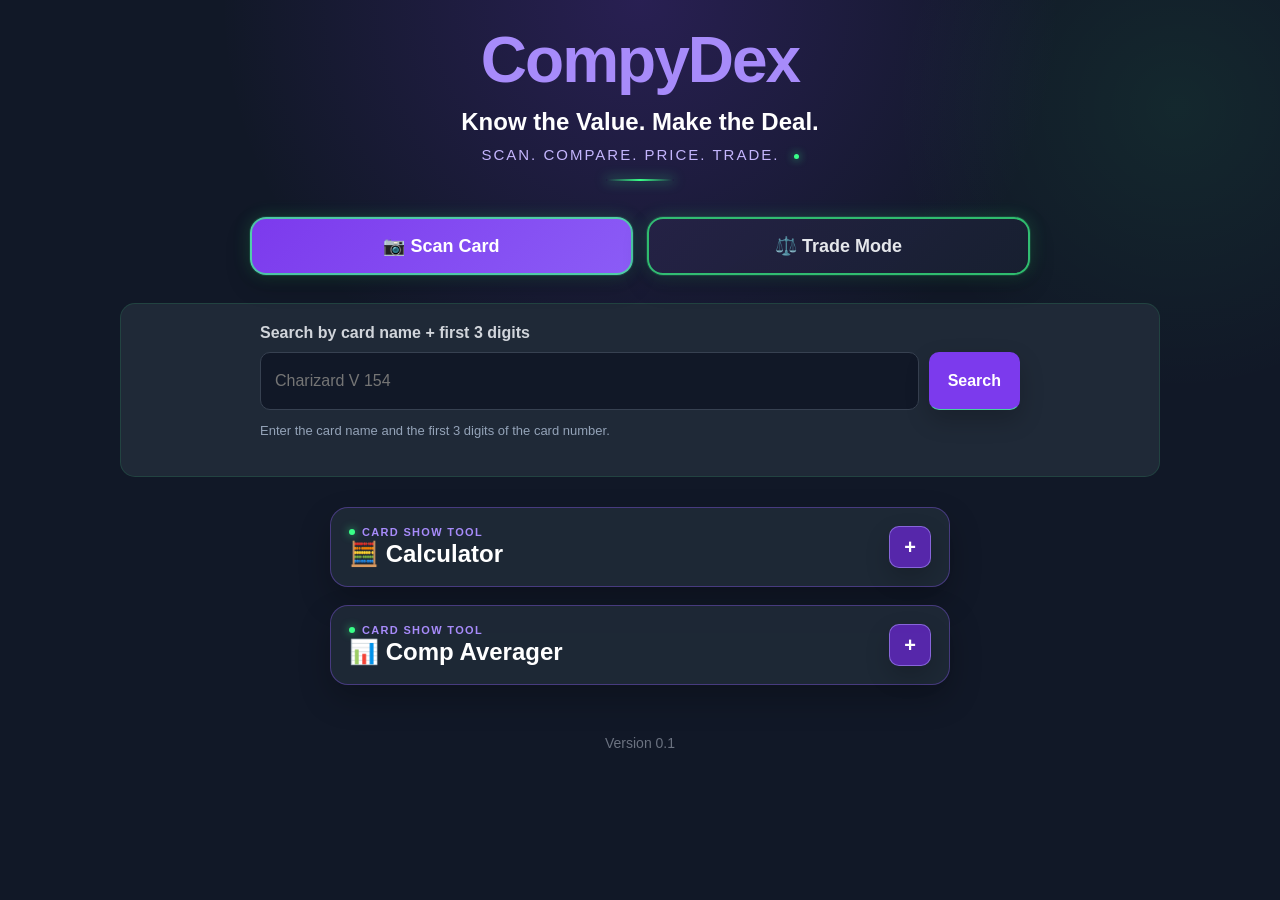
==== index.html @ e14b542c "Refine Scan and Trade button accents v23" ====
<!DOCTYPE html>
<html lang="en">
<head>
  <meta charset="UTF-8">

  <meta
    name="viewport"
    content="width=device-width, initial-scale=1.0, viewport-fit=cover"
  >

  <meta name="theme-color" content="#111827">
  <meta name="application-name" content="CompyDex">
  <meta name="apple-mobile-web-app-capable" content="yes">
  <meta name="apple-mobile-web-app-status-bar-style" content="black-translucent">
  <meta name="apple-mobile-web-app-title" content="CompyDex">
  <meta name="mobile-web-app-capable" content="yes">

  <title>CompyDex</title>

  <link rel="stylesheet" href="styles.css?v=23">
  <link rel="manifest" href="manifest.json">
  <link rel="icon" type="image/png" sizes="192x192" href="/assets/icons/compydex-cyber-192.png">
  <link rel="apple-touch-icon" sizes="180x180" href="/assets/icons/compydex-cyber-apple-touch-180.png">
</head>

<body>

  <div id="networkStatus" class="pwa-status-banner" role="status" aria-live="polite" hidden>
    <span>Offline — saved tools and your active trade still work.</span>
  </div>

  <div id="updateBanner" class="pwa-update-banner" role="status" aria-live="polite" hidden>
    <span>A CompyDex update is ready.</span>
    <button id="applyUpdateButton" type="button">Update</button>
    <button id="dismissUpdateButton" class="pwa-update-later" type="button">Later</button>
  </div>

  <main class="container">

    <header class="app-header">
    <h1>CompyDex</h1>

    <p class="subtitle">
        Know the Value. Make the Deal.
    </p>

    <p class="tagline">
        Scan. Compare. Price. Trade.
    </p>
</header>

    <section class="actions">
  <button id="scanButton" type="button">
    📷 Scan Card
  </button>

  <button id="tradeModeButton" type="button">
  ⚖️ Trade Mode
</button>

</section>

<section id="searchPanel" class="search-panel">
  <form id="searchForm" onsubmit="return false;">
    <label for="searchInput">
  Search by card name + first 3 digits
</label>

<div class="search-row">
  <input
    id="searchInput"
    type="search"
    placeholder="Charizard V 154"
    autocomplete="off"
    required
  >

    <button id="submitSearchButton" type="submit">
  Search
</button> 
    </div>
  </form>

  <p class="search-help">
  Enter the card name and the first 3 digits of the card number.
</p>

<p id="searchStatus"></p>

  <div id="searchResults" class="search-results"></div>
</section>
    <section id="tradePanel" class="trade-panel hidden">
  <div class="trade-header">
    <h2>⚖️ Trade Mode</h2>

    <button id="closeTradeButton" type="button">
      ✕ Close
    </button>
  </div>

  <div class="trade-grid">
    <div class="trade-side">
      <h3>Your Side</h3>

      <button id="addYourCardButton" type="button">
        + Add Card
      </button>

      <div id="yourTradeCards" class="trade-card-list">
        <p class="trade-empty">No cards added yet.</p>
      </div>

      <div class="trade-total">
        <span>Your Total</span>
        <strong id="yourTradeTotal">$0.00</strong>
      </div>
    </div>

    <div class="trade-side">
      <h3>Their Side</h3>

      <button id="addTheirCardButton" type="button">
        + Add Card
      </button>

      <div id="theirTradeCards" class="trade-card-list">
        <p class="trade-empty">No cards added yet.</p>
      </div>

      <div class="trade-total">
        <span>Their Total</span>
        <strong id="theirTradeTotal">$0.00</strong>
      </div>
    </div>
  </div>

  <div class="trade-summary">
    <span>Difference</span>
    <strong id="tradeDifference">$0.00</strong>
    <p id="tradeStatus">⚪ Even Trade</p>
  </div>
</section>
<section id="cardDetailPanel" class="card-detail-panel hidden">

  <button id="closeDetailButton" class="close-detail-button" type="button">
    ✕ Close
  </button>

  <div class="selected-card-header">
    <img id="selectedCardImage" src="" alt="Selected card">

    <div>
      <h2 id="selectedCardName">Card Name</h2>
      <p id="selectedCardSet">Set Name</p>
      <p id="selectedCardNumber">Card Number</p>
      <p id="selectedCardRarity">Rarity</p>
    </div>
  </div>

  <div class="detail-field" id="priceVariantField">
    <label for="priceVariantSelect">Printing / Finish</label>
    <select id="priceVariantSelect"></select>
  </div>

  <div class="detail-field">
     <label for="cardTypeSelect">Card Type</label>
    <select id="cardTypeSelect">
        <option value="raw">Raw</option>
        <option value="psa">PSA</option>
        <option value="bgs">BGS</option>
    </select>
</div>

<div class="detail-field" id="gradeField" style="display:none;">
    <label for="gradeSelect">Grade</label>
    <select id="gradeSelect">
        <option value="10">10 Gem Mint</option>
        <option value="9">9 Mint</option>
        <option value="8">8 Near Mint-Mint</option>
        <option value="7">7 Near Mint</option>
        <option value="6">6 Excellent-Mint</option>
        <option value="5">5 Excellent</option>
        <option value="4">4 Very Good-Excellent</option>
        <option value="3">3 Very Good</option>
        <option value="2">2 Good</option>
        <option value="1">1 Poor</option>
    </select>
</div>

<div class="detail-field">
    <label for="conditionSelect">Condition</label>
    <select id="conditionSelect">
        <option value="1">Near Mint (NM)</option>
        <option value="0.9">Lightly Played (LP)</option>
        <option value="0.8">Moderately Played (MP)</option>
        <option value="0.6">Heavily Played (HP)</option>
        <option value="0.4">Damaged (DMG)</option>
    </select>
</div>

  <div class="price-grid">
    <div class="price-box">
      <span id="marketPriceLabel">TCG Market</span>
      <strong id="marketPrice">$0.00</strong>
    </div>

    <div class="price-box">
      <span id="conditionPriceLabel">Condition Value</span>
      <strong id="conditionPrice">$0.00</strong>
    </div>
  </div>

<button id="ebaySoldButton" type="button">
    View eBay Sold Listings
</button>

  <div class="detail-field">
     <label for="finalCompInput">Final Comp</label>

    <div class="money-input">
      <span>$</span>
      <input
        id="finalCompInput"
        type="number"
        min="0"
        step="0.01"
        value="0.00"
      >
    </div>
  </div>

  <div class="detail-field">
     <label for="percentageInput">Offer Percentage</label>

    <div class="percentage-input">
      <input
        id="percentageInput"
        type="number"
        min="0"
        max="100"
        step="1"
        value="70"
      >
      <span>%</span>
    </div>
  </div>

  <div class="quick-percentages">
    <button type="button" data-percentage="60">60%</button>
    <button type="button" data-percentage="70">70%</button>
    <button type="button" data-percentage="75">75%</button>
    <button type="button" data-percentage="80">80%</button>
    <button type="button" data-percentage="90">90%</button>
  </div>

  <div class="offer-result">
    <span>Offer Amount</span>
    <strong id="offerAmount">$0.00</strong>
  </div>

</section>

<section id="calculatorPanel" class="calculator-panel is-collapsed" aria-labelledby="calculatorTitle">
  <div class="calculator-heading">
    <div>
      <p class="calculator-eyebrow">Card Show Tool</p>
      <h2 id="calculatorTitle">🧮 Calculator</h2>
    </div>

    <div class="calculator-heading-actions">
      <button
        id="calculatorClearButton"
        class="calculator-clear-button"
        type="button"
      >
        Clear
      </button>

      <button
        id="calculatorToggleButton"
        class="calculator-toggle-button"
        type="button"
        aria-label="Expand calculator"
        aria-expanded="false"
        aria-controls="calculatorBody"
      >
        <span class="calculator-toggle-icon" aria-hidden="true">+</span>
      </button>
    </div>
  </div>

  <div id="calculatorBody" class="calculator-body">
    <div class="calculator-screen" aria-live="polite">
      <div id="calculatorHistory" class="calculator-history">&nbsp;</div>
      <output id="calculatorDisplay" class="calculator-display">0</output>
    </div>

    <div class="calculator-keypad" aria-label="Calculator keypad">
      <button type="button" class="calculator-key calculator-key-secondary" data-calculator-action="toggle-sign">+/−</button>
      <button type="button" class="calculator-key calculator-key-secondary" data-calculator-action="percent">%</button>
      <button type="button" class="calculator-key calculator-key-secondary" data-calculator-action="backspace" aria-label="Backspace">⌫</button>
      <button type="button" class="calculator-key calculator-key-operator" data-calculator-operator="/">÷</button>

      <button type="button" class="calculator-key" data-calculator-digit="7">7</button>
      <button type="button" class="calculator-key" data-calculator-digit="8">8</button>
      <button type="button" class="calculator-key" data-calculator-digit="9">9</button>
      <button type="button" class="calculator-key calculator-key-operator" data-calculator-operator="*">×</button>

      <button type="button" class="calculator-key" data-calculator-digit="4">4</button>
      <button type="button" class="calculator-key" data-calculator-digit="5">5</button>
      <button type="button" class="calculator-key" data-calculator-digit="6">6</button>
      <button type="button" class="calculator-key calculator-key-operator" data-calculator-operator="-">−</button>

      <button type="button" class="calculator-key" data-calculator-digit="1">1</button>
      <button type="button" class="calculator-key" data-calculator-digit="2">2</button>
      <button type="button" class="calculator-key" data-calculator-digit="3">3</button>
      <button type="button" class="calculator-key calculator-key-operator" data-calculator-operator="+">+</button>

      <button type="button" class="calculator-key calculator-key-zero" data-calculator-digit="0">0</button>
      <button type="button" class="calculator-key" data-calculator-action="decimal">.</button>
      <button type="button" class="calculator-key calculator-key-equals" data-calculator-action="equals">=</button>
    </div>
  </div>
</section>

<section id="compAveragerPanel" class="calculator-panel comp-averager-panel is-collapsed" aria-labelledby="compAveragerTitle">
  <div class="calculator-heading">
    <div>
      <p class="calculator-eyebrow">Card Show Tool</p>
      <h2 id="compAveragerTitle">📊 Comp Averager</h2>
    </div>

    <div class="calculator-heading-actions">
      <button
        id="compAveragerClearButton"
        class="calculator-clear-button"
        type="button"
      >
        Clear
      </button>

      <button
        id="compAveragerToggleButton"
        class="calculator-toggle-button"
        type="button"
        aria-label="Expand Comp Averager"
        aria-expanded="false"
        aria-controls="compAveragerBody"
      >
        <span class="calculator-toggle-icon" aria-hidden="true">+</span>
      </button>
    </div>
  </div>

  <div id="compAveragerBody" class="calculator-body comp-averager-body">
    <p class="comp-averager-help">
      Enter up to 5 sold prices. Blank boxes are ignored.
    </p>

    <form id="compAveragerForm" novalidate>
      <div class="comp-averager-inputs">
        <label class="comp-averager-input-wrap">
          <span>Comp 1</span>
          <span class="comp-averager-price-field"><span aria-hidden="true">$</span><input class="comp-averager-input" type="text" inputmode="decimal" autocomplete="off" aria-label="Comp 1 price"></span>
        </label>
        <label class="comp-averager-input-wrap">
          <span>Comp 2</span>
          <span class="comp-averager-price-field"><span aria-hidden="true">$</span><input class="comp-averager-input" type="text" inputmode="decimal" autocomplete="off" aria-label="Comp 2 price"></span>
        </label>
        <label class="comp-averager-input-wrap">
          <span>Comp 3</span>
          <span class="comp-averager-price-field"><span aria-hidden="true">$</span><input class="comp-averager-input" type="text" inputmode="decimal" autocomplete="off" aria-label="Comp 3 price"></span>
        </label>
        <label class="comp-averager-input-wrap">
          <span>Comp 4</span>
          <span class="comp-averager-price-field"><span aria-hidden="true">$</span><input class="comp-averager-input" type="text" inputmode="decimal" autocomplete="off" aria-label="Comp 4 price"></span>
        </label>
        <label class="comp-averager-input-wrap">
          <span>Comp 5</span>
          <span class="comp-averager-price-field"><span aria-hidden="true">$</span><input class="comp-averager-input" type="text" inputmode="decimal" autocomplete="off" aria-label="Comp 5 price"></span>
        </label>
      </div>

      <p id="compAveragerMessage" class="comp-averager-message" aria-live="polite">&nbsp;</p>

      <button class="comp-averager-calculate-button" type="submit">
        Calculate Average
      </button>
    </form>

    <div class="comp-averager-results" aria-live="polite">
      <div>
        <span>Comps Used</span>
        <strong id="compAveragerCount">0</strong>
      </div>
      <div>
        <span>Total</span>
        <strong id="compAveragerTotal">$0.00</strong>
      </div>
      <div class="comp-averager-average">
        <span>Average Comp</span>
        <strong id="compAveragerAverage">$0.00</strong>
      </div>
    </div>
  </div>
</section>
   

    <footer>
      Version 0.1
    </footer>

  </main>
<!-- Scanner Modal -->
<div id="scannerModal" class="scanner-modal hidden">

    <div class="scanner-window">

        <div class="scanner-camera-frame">

  <video
    id="scannerVideo"
    autoplay
    playsinline
  ></video>

  <canvas
    id="scannerCanvas"
    class="hidden"
  ></canvas>

  <img
    id="scannerPreview"
    class="scanner-preview hidden"
    alt="Captured card preview"
  >

  <div class="scanner-overlay"></div>

</div>

  <div class="scanner-light-controls">
    <button
      id="scannerTorchButton"
      class="scanner-torch-button"
      type="button"
      aria-pressed="false"
    >
      🔦 Off
    </button>
  </div>
        <div id="scannerStatus" class="scanner-status">
  Starting camera...
</div>

<div class="scanner-mode-toggle">
  <button
    id="manualModeButton"
    type="button"
    class="scanner-mode-button active"
  >
    Manual
  </button>

  <button
    id="autoModeButton"
    type="button"
    class="scanner-mode-button"
  >
    Auto
  </button>
</div>
      
        <div class="scanner-buttons">
            <button id="capturePhoto" type="button">
                📸 Capture
            </button>

            <button id="cancelScanner" type="button">
                Cancel
            </button>
        </div>

    </div>

</div>
  <script src="https://cdn.jsdelivr.net/npm/tesseract.js@5/dist/tesseract.min.js"></script>
  
  <script src="app.js?v=21"></script>

</body>
</html>
---- styles.css ----
:root {
  --compydex-purple: #8b5cf6;
  --compydex-purple-light: #a78bfa;
  --compydex-green: #39ff88;
  --compydex-green-soft: rgba(57, 255, 136, 0.18);
  --compydex-green-line: rgba(57, 255, 136, 0.7);
}

* {
  margin: 0;
  padding: 0;
  box-sizing: border-box;
}

html {
  width: 100%;
  min-width: 0;
  overflow-x: hidden;
  -webkit-text-size-adjust: 100%;
  text-size-adjust: 100%;
}

body {
  min-height: 100vh;
  min-height: 100dvh;
  min-width: 0;
  overflow-x: hidden;
  background:
    radial-gradient(circle at 92% 12%, rgba(57, 255, 136, 0.07), transparent 20%),
    radial-gradient(circle at top, rgba(124, 58, 237, 0.22), transparent 38%),
    #111827;
  color: white;
  font-family: Arial, Helvetica, sans-serif;
}

.pwa-status-banner,
.pwa-update-banner {
  position: sticky;
  top: env(safe-area-inset-top, 0);
  z-index: 1000;
  width: 100%;
  padding: 10px max(14px, env(safe-area-inset-right)) 10px max(14px, env(safe-area-inset-left));
  text-align: center;
  font-size: 0.9rem;
  font-weight: 700;
}

.pwa-status-banner {
  background: #92400e;
  color: #fff7ed;
}

.pwa-update-banner {
  display: flex;
  align-items: center;
  justify-content: center;
  gap: 10px;
  background: #1e293b;
  color: #f8fafc;
  border-bottom: 1px solid #475569;
}

.pwa-update-banner[hidden],
.pwa-status-banner[hidden] {
  display: none;
}

.pwa-update-banner button {
  min-height: 36px;
  width: auto;
  padding: 6px 12px;
  border-radius: 9px;
}

.pwa-update-banner #applyUpdateButton {
  background: var(--compydex-green);
  color: #111827;
  font-weight: 800;
}

.pwa-update-banner .pwa-update-later {
  background: transparent;
  color: #cbd5e1;
  border: 1px solid #64748b;
}

@media (max-width: 420px) {
  .pwa-update-banner {
    flex-wrap: wrap;
  }

  .pwa-update-banner span {
    flex-basis: 100%;
  }
}

.container {
  width: 100%;
  max-width: 1180px;
  margin: 0 auto;
  padding: 40px 20px 28px;
  padding:
    max(28px, env(safe-area-inset-top))
    clamp(12px, 4vw, 28px)
    max(32px, env(safe-area-inset-bottom));
}

.app-header {
  position: relative;
  width: min(100%, 760px);
  margin-inline: auto;
  text-align: center;
  margin-bottom: 36px;
  padding-bottom: 18px;
}

.app-header::after {
  content: "";
  position: absolute;
  bottom: 0;
  left: 50%;
  width: 68px;
  height: 2px;
  transform: translateX(-50%);
  background: linear-gradient(90deg, transparent, var(--compydex-green), transparent);
  box-shadow: 0 0 12px rgba(57, 255, 136, 0.72);
}

h1 {
  margin: 0;
  font-size: clamp(44px, 10vw, 64px);
  line-height: 1;
  letter-spacing: -2px;
  color: #a78bfa;
}

.subtitle {
  margin-top: 16px;
  font-size: clamp(19px, 4vw, 24px);
  font-weight: 700;
  color: #ffffff;
}

.tagline {
  margin-top: 10px;
  font-size: clamp(12px, 2.8vw, 15px);
  letter-spacing: clamp(1px, 0.4vw, 2px);
  text-transform: uppercase;
  color: #c4b5fd;
}

.tagline::after {
  content: "";
  display: inline-block;
  width: 5px;
  height: 5px;
  margin-left: 8px;
  border-radius: 50%;
  background: var(--compydex-green);
  box-shadow: 0 0 9px rgba(57, 255, 136, 0.9);
  vertical-align: middle;
}

.actions {
  display: grid;
  gap: 14px;
  width: min(100%, 780px);
  margin-inline: auto;
}

button {
  width: 100%;
  min-height: 58px;
  padding: 16px 18px;
  border: 1px solid transparent;
  border-radius: 16px;
  color: white;
  font-size: 18px;
  font-weight: 700;
  cursor: pointer;
  touch-action: manipulation;
  -webkit-tap-highlight-color: transparent;
  box-shadow: 0 10px 24px rgba(0, 0, 0, 0.2);
  transition:
    transform 0.2s ease,
    opacity 0.2s ease,
    box-shadow 0.2s ease;
}

button:active {
  transform: scale(0.98);
}

@media (hover: hover) and (pointer: fine) {
  button:hover {
    transform: translateY(-2px);
    box-shadow: 0 14px 30px rgba(0, 0, 0, 0.28);
  }
}

button:focus-visible,
input:focus-visible,
select:focus-visible {
  outline: 3px solid rgba(167, 139, 250, 0.92);
  outline-offset: 2px;
}

#scanButton,
#tradeModeButton {
  border: 2px solid rgba(57, 255, 136, 0.7);
  box-shadow:
    0 0 0 1px rgba(57, 255, 136, 0.12),
    0 0 18px rgba(57, 255, 136, 0.18),
    0 10px 24px rgba(0, 0, 0, 0.22);
}

#scanButton {
  background: linear-gradient(135deg, #7c3aed, #8b5cf6);
}

#searchButton,
#tradeModeButton {
  background: rgba(55, 48, 93, 0.28);
  border-color: rgba(148, 163, 184, 0.42);
  color: #e5e7eb;
}

#tradeModeButton {
  background: linear-gradient(135deg, rgba(38, 35, 71, 0.9), rgba(24, 32, 49, 0.92));
  border-color: rgba(57, 255, 136, 0.7);
}

@media (hover: hover) and (pointer: fine) {
  #scanButton:hover,
  #tradeModeButton:hover {
    box-shadow:
      0 0 0 1px rgba(57, 255, 136, 0.18),
      0 0 24px rgba(57, 255, 136, 0.3),
      0 14px 30px rgba(0, 0, 0, 0.28);
  }
}

.recent {
  margin-top: 44px;
  padding: 22px;
  background: rgba(31, 41, 55, 0.78);
  border: 1px solid rgba(167, 139, 250, 0.18);
  border-radius: 18px;
  box-shadow: 0 14px 32px rgba(0, 0, 0, 0.18);
  backdrop-filter: blur(10px);
}

.recent h2 {
  margin-bottom: 10px;
  font-size: 22px;
  color: #ffffff;
}

.recent p {
  color: #cbd5e1;
  line-height: 1.5;
}

footer {
  width: min(100%, 760px);
  margin-inline: auto;
  margin-top: 50px;
  text-align: center;
  color: #6b7280;
  font-size: 14px;
}
.hidden {
    display: none !important;
}

.search-panel {
  width: min(100%, 1040px);
  margin: 28px auto 0;
  padding: 20px;
  background: #1f2937;
  border: 1px solid rgba(57, 255, 136, 0.12);
  border-radius: 15px;
}

.search-panel form,
.search-help,
#searchStatus {
  width: min(100%, 760px);
  margin-inline: auto;
}

.search-panel label {
  display: block;
  margin-bottom: 10px;
  color: #d1d5db;
  font-weight: 700;
}

.search-row {
  display: flex;
  gap: 10px;
}

.search-row input {
  min-width: 0;
  flex: 1;
  padding: 14px;
  border: 1px solid #374151;
  border-radius: 10px;
  background: #111827;
  color: white;
  font-size: 16px;
}

.search-row input:focus {
  outline: 2px solid rgba(57, 255, 136, 0.78);
  border-color: rgba(57, 255, 136, 0.56);
  box-shadow: 0 0 14px rgba(57, 255, 136, 0.1);
}

#submitSearchButton {
  width: auto;
  margin: 0;
  padding: 14px 18px;
  border-radius: 10px;
  background: #7c3aed;
  border-bottom-color: rgba(57, 255, 136, 0.78);
  font-size: 16px;
}

#searchStatus {
  margin-top: 16px;
  color: #9ca3af;
}

.search-results {
  display: grid;
  gap: 14px;
  margin-top: 16px;
}

.card-result {
  display: block;
  padding: 12px;
  border: 1px solid #374151;
  border-radius: 12px;
  background: #111827;
  cursor: pointer;
}

.card-result-main {
  display: flex;
  gap: 14px;
  cursor: pointer;
}

.card-result-main img {
  width: 90px;
  flex: 0 0 90px;
  height: auto;
  border-radius: 7px;
}

.card-result-info {
  min-width: 0;
  overflow-wrap: anywhere;
}

.card-result-info h3 {
  margin-bottom: 6px;
  font-size: 18px;
}

.card-result-info p {
  margin-bottom: 5px;
  color: #d1d5db;
  font-size: 14px;
}

.card-result-info .card-price {
  margin-top: 8px;
  color: #a78bfa;
  font-weight: 700;
  overflow-wrap: anywhere;
}

.trade-result-controls {
  display: grid;
  gap: 10px;
  margin-top: 14px;
  padding-top: 14px;
  border-top: 1px solid rgba(148, 163, 184, 0.2);
}

.trade-result-controls label {
  margin: 0;
  color: #d1d5db;
  font-size: 13px;
}

.trade-result-controls select {
  width: 100%;
  margin-top: 6px;
  padding: 12px;
  border: 1px solid #4b5563;
  border-radius: 10px;
  background: #0f172a;
  color: #ffffff;
  font-size: 16px;
}

.add-result-to-trade {
  min-height: 50px;
  padding: 12px 16px;
  border-radius: 12px;
  background: linear-gradient(135deg, #7c3aed, #8b5cf6);
}
.card-detail-panel {
  width: min(100%, 760px);
  margin: 30px auto 0;
  padding: 20px;
  background: #1f2937;
  border: 1px solid #374151;
  border-radius: 16px;
}

.close-detail-button {
  width: auto;
  margin: 0 0 18px auto;
  padding: 9px 13px;
  display: block;
  background: #374151;
  color: #d1d5db;
  border-radius: 9px;
  font-size: 14px;
}

.selected-card-header {
  display: flex;
  gap: 16px;
  align-items: flex-start;
}

.selected-card-header img {
  width: 90px;
  height: auto;
  border-radius: 8px;
}

.selected-card-header h2 {
  margin-bottom: 8px;
  font-size: 23px;
}

.selected-card-header p {
  margin-bottom: 6px;
  color: #d1d5db;
  font-size: 14px;
}

.detail-field {
  margin-top: 22px;
}

.detail-field label {
  display: block;
  margin-bottom: 9px;
  color: #d1d5db;
  font-weight: 700;
}

.detail-field select,
.detail-field input {
  width: 100%;
  padding: 14px;
  border: 1px solid #4b5563;
  border-radius: 10px;
  background: #111827;
  color: white;
  font-size: 17px;
}

.detail-field select:focus,
.detail-field input:focus {
  outline: 2px solid #7c3aed;
  border-color: transparent;
}

.price-grid {
  display: grid;
  grid-template-columns: 1fr 1fr;
  gap: 12px;
  margin-top: 22px;
}

.price-box {
  padding: 15px;
  background: #111827;
  border-radius: 11px;
}

.price-box span {
  display: block;
  margin-bottom: 7px;
  color: #9ca3af;
  font-size: 13px;
}

.price-box strong {
  color: #a78bfa;
  font-size: 20px;
  overflow-wrap: anywhere;
}

.money-input,
.percentage-input {
  display: flex;
  align-items: center;
  border: 1px solid #4b5563;
  border-radius: 10px;
  background: #111827;
}

.money-input span,
.percentage-input span {
  padding: 0 14px;
  color: #9ca3af;
  font-size: 18px;
}

.money-input input,
.percentage-input input {
  border: none;
  background: transparent;
}

.quick-percentages {
  display: grid;
  grid-template-columns: repeat(5, 1fr);
  gap: 8px;
  margin-top: 14px;
}


.quick-percentages button {
    margin: 0;
    padding: 12px;
    font-size: 16px;
    font-weight: bold;
    border-radius: 10px;
    color: white;
}

.quick-percentages button:nth-child(1) {
    background: #16a34a;
}

.quick-percentages button:nth-child(2) {
    background: #2563eb;
}

.quick-percentages button:nth-child(3) {
    background: #7c3aed;
}

.quick-percentages button:nth-child(4) {
    background: #f59e0b;
}

.quick-percentages button:nth-child(5) {
    background: #dc2626;
}
.offer-result {
    margin-top: 25px;
    background: linear-gradient(135deg,#6d28d9,#8b5cf6);
    border-radius: 14px;
    padding: 20px;
    text-align: center;
}

.offer-result strong {
    font-size: 36px;
}

@media (max-width: 380px) {
  .selected-card-header {
    flex-direction: column;
  }

  .selected-card-header img {
    width: 150px;
    margin: auto;
  }

  .quick-percentages {
    grid-template-columns: repeat(3, 1fr);
  }
}
#ebaySoldButton {
  width: 100%;
  background: linear-gradient(135deg, #0064d2, #3b82f6);
  color: white;
  border: none;
  border-radius: 8px;
  padding: 12px 16px;
  font-weight: 700;
  cursor: pointer;
  transition: transform 0.2s ease, box-shadow 0.2s ease;
}

#ebaySoldButton:hover {
  transform: translateY(-2px);
  box-shadow: 0 6px 18px rgba(0, 100, 210, 0.35);
}
.selected-card-header img.rarity-icon {
  width: 16px;
  height: 10px;
  margin: 0;
  object-fit: contain;
  flex-shrink: 0;
}

#selectedCardRarity {
  display: flex;
  align-items: center;
  gap: 4px;
}
.trade-panel {
  width: 100%;
  max-width: 1100px;
  margin: 24px auto 0;
  padding: 16px;
  background: rgba(31, 41, 55, 0.96);
  border: 1px solid rgba(139, 92, 246, 0.35);
  border-radius: 18px;
  box-shadow: 0 14px 32px rgba(0, 0, 0, 0.28);
}

.trade-header {
  display: flex;
  align-items: center;
  justify-content: space-between;
  gap: 12px;
  margin-bottom: 18px;
}

.trade-header h2,
.trade-side h3 {
  margin: 0;
}

#closeTradeButton {
  width: auto;
  min-height: 44px;
  padding: 10px 14px;
  background: #374151;
  border-radius: 10px;
  font-size: 15px;
}

.trade-grid {
  display: grid;
  grid-template-columns: minmax(0, 1fr);
  gap: 16px;
}

.trade-side {
  min-width: 0;
  padding: 14px;
  background: rgba(15, 23, 42, 0.78);
  border: 1px solid rgba(148, 163, 184, 0.18);
  border-radius: 14px;
}

.trade-side h3 {
  margin-bottom: 12px;
  font-size: 22px;
}

.trade-side > button {
  width: 100%;
  min-height: 50px;
  margin-bottom: 14px;
  padding: 12px 14px;
  border: 1px solid #a78bfa;
  border-radius: 11px;
  background: linear-gradient(135deg, #7c3aed, #8b5cf6);
  color: #ffffff;
  font-size: 16px;
}

.trade-card-list {
  display: grid;
  gap: 12px;
}

.trade-card-item {
  position: relative;
  display: grid;
  grid-template-columns: 86px minmax(0, 1fr);
  align-items: start;
  gap: 12px;
  padding: 14px 44px 14px 12px;
  background: #111827;
  border: 1px solid rgba(148, 163, 184, 0.18);
  border-radius: 12px;
}

.trade-card-item > img {
  width: 86px;
  height: auto;
  border-radius: 7px;
}

.trade-card-details {
  min-width: 0;
  width: 100%;
  padding: 0;
  font-size: 13px;
  line-height: 1.3;
}

.trade-card-details strong,
.trade-card-details > span {
  display: block;
}

.trade-card-details strong {
  margin-bottom: 4px;
  font-size: 17px;
  line-height: 1.15;
  overflow-wrap: anywhere;
}

.trade-card-details > span {
  margin-bottom: 5px;
  color: #d1d5db;
}

.trade-card-details label,
.trade-cash label {
  display: block;
  margin-top: 9px;
  font-size: 12px;
  font-weight: 700;
}

.trade-card-details input,
.trade-card-details select,
.trade-cash input {
  display: block;
  width: 100%;
  min-width: 0;
  margin-top: 4px;
  padding: 10px;
  border: 1px solid #4b5563;
  border-radius: 8px;
  background: #0f172a;
  color: #ffffff;
  font-size: 16px;
}

.trade-card-details p {
  margin-top: 12px;
  color: #a78bfa;
  font-size: 17px;
  font-weight: 800;
}

.trade-market-price {
  margin-top: 7px;
  color: #a78bfa !important;
  font-weight: 700;
}

.trade-remove-card {
  position: absolute;
  top: 10px;
  right: 10px;
  width: 32px;
  height: 32px;
  min-height: 0;
  padding: 0;
  display: flex;
  align-items: center;
  justify-content: center;
  border: none;
  border-radius: 8px;
  background: #ef4444;
  color: #ffffff;
  font-size: 19px;
  z-index: 2;
}

.trade-cash {
  margin-top: 4px;
}

.trade-empty {
  margin: 4px 0 12px;
  color: #94a3b8;
}

.trade-total {
  display: flex;
  justify-content: space-between;
  gap: 12px;
  margin-top: 14px;
  padding-top: 14px;
  border-top: 1px solid rgba(148, 163, 184, 0.2);
  font-size: 18px;
}

.trade-summary {
  margin-top: 16px;
  padding: 16px;
  text-align: center;
  background: rgba(15, 23, 42, 0.82);
  border-radius: 14px;
}

.trade-summary strong {
  display: block;
  margin: 4px 0;
  color: #a78bfa;
  font-size: 26px;
}

.trade-summary p {
  margin: 4px 0 0;
  font-weight: 700;
}

@media (min-width: 700px) {
  .actions {
    grid-template-columns: repeat(2, minmax(0, 1fr));
  }
}

@media (min-width: 820px) {
  .trade-panel {
    width: 100%;
    max-width: 1100px;
    margin: 28px auto 0;
    padding: 20px;
    transform: none;
  }

  .trade-grid {
    grid-template-columns: repeat(2, minmax(0, 1fr));
  }

  .trade-card-item {
    grid-template-columns: 78px minmax(0, 1fr);
  }

  .trade-card-item > img {
    width: 78px;
  }
}

@media (max-width: 370px) {
  .trade-card-item {
    grid-template-columns: 70px minmax(0, 1fr);
    gap: 10px;
    padding-left: 10px;
  }

  .trade-card-item > img {
    width: 70px;
  }
}
.search-help {
  margin-top: 12px;
  margin-bottom: 14px;
  color: #94a3b8;
  font-size: 13px;
  line-height: 1.4;
}
/* ===========================
   Scanner
=========================== */

.hidden {
    display: none;
}

.scanner-modal {
    position: fixed;
    inset: 0;
    background: rgba(0,0,0,.85);

    display: flex;
    justify-content: center;
    align-items: flex-start;
    overflow-y: auto;
    overscroll-behavior: contain;
    padding: 12px 8px;
    padding:
      max(12px, env(safe-area-inset-top))
      max(8px, env(safe-area-inset-right))
      max(12px, env(safe-area-inset-bottom))
      max(8px, env(safe-area-inset-left));
    box-sizing: border-box;

    z-index: 5000;
}

.scanner-window {
    width: min(100%, 520px);
    height: calc(100vh - 24px);
    height: calc(100dvh - 24px);
    min-height: 500px;

    display: flex;
    flex-direction: column;

    position: relative;
}

.scanner-camera-frame {
    position: relative;
    flex: 1;

    display: flex;
    align-items: center;
    justify-content: center;

    min-height: 0;
    overflow: hidden;

    border-radius: 16px;
    background: black;
}

#scannerVideo {
    width: 100%;
    height: 100%;
    display: block;

    object-fit: cover;
    object-position: center;

    border-radius: 16px;
    background: black;
}

.scanner-overlay {
    position: absolute;

    top: 50%;
    left: 50%;
    transform: translate(-50%, -50%);

    width: min(72%, 360px);
    aspect-ratio: 2.5 / 3.5;

    border: 3px solid #9b5cff;
    border-radius: 16px;

    box-sizing: border-box;
    pointer-events: none;
    z-index: 10;

    box-shadow:
        0 0 0 9999px rgba(0, 0, 0, 0.18),
        0 0 18px rgba(155, 92, 255, 0.35);
}

.scanner-light-controls {
    display: block;
    margin-top: 8px;
    flex-shrink: 0;
    width: 100%;
}

.scanner-torch-button {
    min-height: 44px;
    border: 1px solid rgba(255, 255, 255, 0.35);
    border-radius: 12px;
    background: rgba(15, 23, 42, 0.88);
    color: white;
    font-weight: 800;
    -webkit-backdrop-filter: blur(8px);
    backdrop-filter: blur(8px);
}

.scanner-torch-button {
    width: 100%;
    min-width: 0;
    padding: 10px 6px;
    font-size: 14px;
}

.scanner-torch-button.active {
    border-color: #facc15;
    background: rgba(113, 63, 18, 0.92);
    color: #fef08a;
}

.scanner-torch-button:disabled {
    opacity: 0.62;
}

.scanner-mode-toggle {
    display: flex;
    gap: 8px;
    margin-top: 12px;
    flex-shrink: 0;
}

.scanner-mode-button {
    flex: 1;
    padding: 10px 12px;

    border: 1px solid #5b6475;
    border-radius: 10px;

    background: #1f2937;
    color: white;

    font-size: 14px;
    font-weight: 700;

    cursor: pointer;
}

.scanner-mode-button.active {
    background: linear-gradient(
        90deg,
        #7c3aed,
        #9b5cff
    );

    border-color: transparent;
}

.scanner-buttons {
    display: flex;
    gap: 12px;

    flex-shrink: 0;

    width: 100%;
    padding-top: 12px;
    padding-bottom: 8px;
    padding-bottom: max(8px, env(safe-area-inset-bottom));
}

#capturePhoto,
#cancelScanner {

    flex: 1;

    padding: 14px;

    border: none;
    border-radius: 10px;

    cursor: pointer;

    font-size: 16px;
    font-weight: 700;
}

#capturePhoto {

    background: linear-gradient(
        90deg,
        #7c3aed,
        #9b5cff
    );

    color: white;
}

#cancelScanner {

    background: #444;
    color: white;
}
.scanner-modal.hidden {
    display: none;
}

.scanner-preview {
    width: auto;
    height: auto;

    max-width: 100%;
    max-height: 100%;

    display: block;

    object-fit: contain;
    object-position: center;

    border-radius: 16px;
}

.scanner-status {
  position: absolute;
  top: 50%;
  left: 50%;
  transform: translate(-50%, -50%);

  padding: 10px 14px;
  border-radius: 10px;

  background: rgba(0, 0, 0, 0.7);
  color: white;

  font-size: 14px;
  font-weight: 700;

  z-index: 20;
  pointer-events: none;
}

/* ===========================
   Shared calculator
=========================== */

.calculator-panel {
  width: min(100%, 620px);
  margin: 30px auto 0;
  padding: 18px;
  background: rgba(31, 41, 55, 0.96);
  border: 1px solid rgba(139, 92, 246, 0.38);
  border-radius: 18px;
  box-shadow: 0 14px 32px rgba(0, 0, 0, 0.24);
}

.calculator-heading {
  display: flex;
  align-items: center;
  justify-content: space-between;
  gap: 14px;
  margin-bottom: 14px;
}

.calculator-panel.is-collapsed .calculator-heading {
  margin-bottom: 0;
}

.calculator-heading h2 {
  margin: 2px 0 0;
  font-size: 24px;
}

.calculator-eyebrow {
  margin: 0;
  color: #a78bfa;
  font-size: 11px;
  font-weight: 800;
  letter-spacing: 0.12em;
  text-transform: uppercase;
}

.calculator-eyebrow::before {
  content: "";
  display: inline-block;
  width: 6px;
  height: 6px;
  margin-right: 7px;
  border-radius: 50%;
  background: var(--compydex-green);
  box-shadow: 0 0 8px rgba(57, 255, 136, 0.76);
  vertical-align: 1px;
}

.calculator-heading-actions {
  display: flex;
  align-items: center;
  gap: 8px;
}

.calculator-clear-button,
.calculator-toggle-button {
  width: auto;
  min-height: 42px;
  padding: 9px 13px;
  background: #374151;
  border-color: rgba(148, 163, 184, 0.32);
  border-radius: 10px;
  font-size: 14px;
}

.calculator-toggle-button {
  display: inline-flex;
  align-items: center;
  justify-content: center;
  width: 42px;
  min-width: 42px;
  padding: 0;
  background: rgba(109, 40, 217, 0.72);
  border-color: rgba(167, 139, 250, 0.62);
}

.calculator-toggle-icon {
  font-size: 20px;
  line-height: 1;
}

.calculator-panel.is-collapsed .calculator-clear-button,
.calculator-panel.is-collapsed .calculator-body {
  display: none;
}

.calculator-screen {
  min-height: 104px;
  padding: 14px 16px;
  overflow: hidden;
  text-align: right;
  background: #0f172a;
  border: 1px solid #475569;
  border-radius: 14px;
}

.calculator-history {
  min-height: 22px;
  overflow: hidden;
  color: #94a3b8;
  font-size: 14px;
  line-height: 1.4;
  text-overflow: ellipsis;
  white-space: nowrap;
}

.calculator-display {
  display: block;
  margin-top: 5px;
  overflow: hidden;
  color: #ffffff;
  font-size: clamp(32px, 9vw, 46px);
  font-weight: 800;
  line-height: 1.2;
  text-overflow: ellipsis;
  white-space: nowrap;
}

.calculator-keypad {
  display: grid;
  grid-template-columns: repeat(4, minmax(0, 1fr));
  gap: 9px;
  margin-top: 12px;
}

.calculator-key {
  min-width: 0;
  min-height: 56px;
  margin: 0;
  padding: 10px 4px;
  background: #273449;
  border-color: rgba(148, 163, 184, 0.28);
  border-radius: 12px;
  font-size: 21px;
  box-shadow: none;
}

.calculator-key:hover {
  box-shadow: 0 8px 18px rgba(0, 0, 0, 0.22);
}

.calculator-key-secondary {
  background: #374151;
  color: #e2e8f0;
}

.calculator-key-operator {
  background: rgba(109, 40, 217, 0.64);
  border-color: rgba(167, 139, 250, 0.62);
  color: #ede9fe;
}

.calculator-key-equals {
  background: linear-gradient(135deg, #7c3aed, #8b5cf6);
  border-color: #a78bfa;
}

.calculator-key-zero {
  grid-column: span 2;
}

/* ===========================
   Comp Averager
=========================== */

.comp-averager-panel {
  margin-top: 18px;
}

.comp-averager-help {
  margin: 0 0 14px;
  color: #aab7ca;
  font-size: 14px;
  line-height: 1.45;
}

.comp-averager-inputs {
  display: grid;
  grid-template-columns: repeat(2, minmax(0, 1fr));
  gap: 10px;
}

.comp-averager-input-wrap {
  display: grid;
  gap: 6px;
  color: #e5e7eb;
  font-size: 13px;
  font-weight: 700;
}

.comp-averager-input-wrap:last-child {
  grid-column: 1 / -1;
}

.comp-averager-price-field {
  display: flex;
  align-items: center;
  min-height: 52px;
  padding-left: 14px;
  color: #a78bfa;
  background: #0f172a;
  border: 1px solid #475569;
  border-radius: 12px;
  font-size: 19px;
  font-weight: 800;
}

.comp-averager-input {
  width: 100%;
  min-width: 0;
  min-height: 50px;
  margin: 0;
  padding: 10px 12px 10px 5px;
  color: #ffffff;
  background: transparent;
  border: 0;
  border-radius: 0;
  font-size: 18px;
  box-shadow: none;
}

.comp-averager-input:focus {
  outline: none;
  box-shadow: none;
}

.comp-averager-price-field:focus-within {
  border-color: #8b5cf6;
  box-shadow: 0 0 0 3px rgba(139, 92, 246, 0.18);
}

.comp-averager-price-field.is-invalid {
  border-color: #f87171;
  box-shadow: 0 0 0 3px rgba(248, 113, 113, 0.14);
}

.comp-averager-message {
  min-height: 21px;
  margin: 10px 0 8px;
  color: #aab7ca;
  font-size: 13px;
  line-height: 1.4;
}

.comp-averager-calculate-button {
  min-height: 54px;
  margin: 0;
  background: linear-gradient(135deg, #7c3aed, #8b5cf6);
  border-color: #a78bfa;
  font-size: 17px;
}

.comp-averager-results {
  display: grid;
  grid-template-columns: repeat(2, minmax(0, 1fr));
  gap: 10px;
  margin-top: 14px;
}

.comp-averager-results > div {
  display: grid;
  gap: 4px;
  padding: 12px;
  background: #0f172a;
  border: 1px solid rgba(148, 163, 184, 0.24);
  border-radius: 12px;
}

.comp-averager-results span {
  color: #94a3b8;
  font-size: 12px;
  font-weight: 700;
  text-transform: uppercase;
}

.comp-averager-results strong {
  color: #ffffff;
  font-size: 19px;
}

.comp-averager-results .comp-averager-average {
  grid-column: 1 / -1;
  padding-block: 15px;
  text-align: center;
  border-color: rgba(139, 92, 246, 0.52);
}

.comp-averager-average strong {
  color: #a78bfa;
  font-size: 30px;
}

@media (max-width: 370px) {
  .calculator-panel {
    padding: 14px;
  }

  .comp-averager-panel .calculator-heading h2 {
    font-size: 20px;
  }

  .calculator-keypad {
    gap: 7px;
  }

  .calculator-key {
    min-height: 52px;
  }

  .comp-averager-inputs {
    grid-template-columns: 1fr;
  }

  .comp-averager-input-wrap:last-child {
    grid-column: auto;
  }

}

/* ===========================
   Universal responsive pass
=========================== */

img,
video,
canvas {
  max-width: 100%;
}

input,
select,
button {
  max-width: 100%;
  font-family: inherit;
}

select {
  text-overflow: ellipsis;
}

@media (min-width: 900px) {
  .search-results {
    grid-template-columns: repeat(2, minmax(0, 1fr));
    align-items: start;
  }

  .card-result {
    height: 100%;
  }
}

@media (max-width: 600px) {
  .container {
    padding-top: max(24px, env(safe-area-inset-top));
  }

  .app-header {
    margin-bottom: 30px;
  }

  .search-panel,
  .card-detail-panel,
  .trade-panel {
    padding: 16px;
  }

  .search-row {
    display: grid;
    grid-template-columns: minmax(0, 1fr) auto;
  }

  .selected-card-header > div,
  .trade-header h2,
  .calculator-heading > div {
    min-width: 0;
  }

  .selected-card-header h2,
  .calculator-heading h2 {
    overflow-wrap: anywhere;
  }

  .trade-header h2 {
    font-size: clamp(22px, 7vw, 28px);
  }

  .trade-side {
    padding: 12px;
  }
}

@media (max-width: 420px) {
  .container {
    padding-inline: 12px;
  }

  .app-header {
    margin-bottom: 26px;
  }

  h1 {
    letter-spacing: -1.5px;
  }

  .subtitle {
    margin-top: 13px;
  }

  .tagline {
    line-height: 1.45;
  }

  button {
    min-height: 54px;
    padding: 14px;
  }

  .search-panel,
  .card-detail-panel,
  .trade-panel {
    padding: 14px;
  }

  .search-row {
    gap: 8px;
  }

  .search-row input {
    padding: 12px;
  }

  #submitSearchButton {
    padding-inline: 14px;
  }

  .card-result {
    padding: 10px;
  }

  .card-result-main {
    gap: 10px;
  }

  .card-result-main img {
    width: 78px;
    flex: 0 0 78px;
  }

  .card-result-info h3 {
    font-size: 17px;
  }

  .card-result-info p {
    font-size: 13px;
  }

  .price-grid {
    gap: 8px;
  }

  .price-box {
    min-width: 0;
    padding: 12px;
  }

  .price-box strong {
    font-size: 18px;
  }

  .trade-card-item {
    padding-right: 42px;
  }

  .calculator-heading {
    gap: 10px;
  }

  .calculator-heading-actions {
    flex-shrink: 0;
  }
}

@media (max-width: 340px) {
  .search-row {
    grid-template-columns: 1fr;
  }

  #submitSearchButton {
    width: 100%;
  }

  .price-grid {
    grid-template-columns: 1fr;
  }

  .trade-header {
    align-items: flex-start;
  }

  #closeTradeButton {
    padding-inline: 10px;
    font-size: 13px;
  }

  .trade-card-item {
    grid-template-columns: 1fr;
    padding: 12px 42px 12px 12px;
  }

  .trade-card-item > img {
    width: 96px;
    margin-inline: auto;
  }

  .calculator-heading h2 {
    font-size: 19px;
  }

  .calculator-clear-button {
    padding-inline: 10px;
    font-size: 13px;
  }

  .calculator-toggle-button {
    width: 40px;
    min-width: 40px;
  }

  .comp-averager-results {
    grid-template-columns: 1fr;
  }

  .comp-averager-results .comp-averager-average {
    grid-column: auto;
  }
}

@media (orientation: landscape) and (max-height: 600px) {
  .scanner-window {
    min-height: 500px;
  }

  .scanner-camera-frame {
    min-height: 300px;
  }
}

@media (prefers-reduced-motion: reduce) {
  *,
  *::before,
  *::after {
    scroll-behavior: auto !important;
    transition-duration: 0.01ms !important;
    animation-duration: 0.01ms !important;
    animation-iteration-count: 1 !important;
  }
}
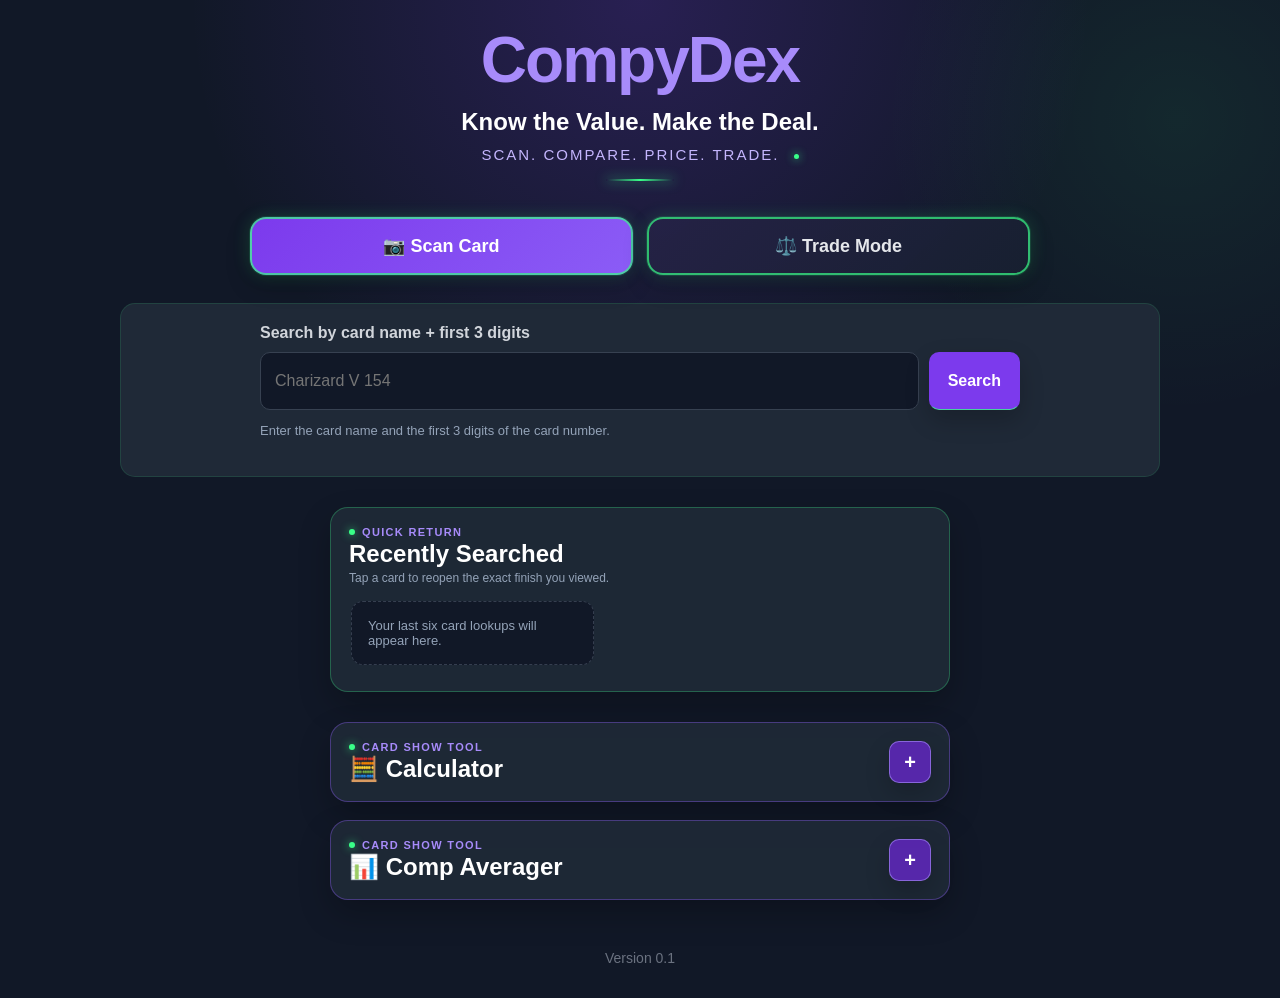
==== commit b1e37621: "Add market analytics and recent searches v27" ====
--- a/index.html
+++ b/index.html
@@ -17,7 +17,7 @@
 
   <title>CompyDex</title>
 
-  <link rel="stylesheet" href="styles.css?v=23">
+  <link rel="stylesheet" href="styles.css?v=27">
   <link rel="manifest" href="manifest.json">
   <link rel="icon" type="image/png" sizes="192x192" href="/assets/icons/compydex-cyber-192.png">
   <link rel="apple-touch-icon" sizes="180x180" href="/assets/icons/compydex-cyber-apple-touch-180.png">
@@ -79,6 +79,14 @@
   Search
 </button> 
     </div>
+
+    <div
+      id="searchSuggestions"
+      class="search-suggestions"
+      role="listbox"
+      aria-label="Card suggestions"
+      hidden
+    ></div>
   </form>
 
   <p class="search-help">
@@ -158,8 +166,15 @@
   </div>
 
   <div class="detail-field" id="priceVariantField">
-    <label for="priceVariantSelect">Printing / Finish</label>
-    <select id="priceVariantSelect"></select>
+    <span id="priceVariantLabel" class="detail-field-label">
+      Printing / Finish
+    </span>
+    <div
+      id="priceVariantTiles"
+      class="price-variant-tiles"
+      role="radiogroup"
+      aria-labelledby="priceVariantLabel"
+    ></div>
   </div>
 
   <div class="detail-field">
@@ -210,6 +225,71 @@
     </div>
   </div>
 
+  <section id="marketAnalytics" class="market-analytics" aria-labelledby="marketAnalyticsTitle">
+    <div class="market-analytics-heading">
+      <div>
+        <p class="market-analytics-eyebrow">Selected finish</p>
+        <h3 id="marketAnalyticsTitle">Market Analytics</h3>
+      </div>
+      <span id="marketUpdatedAt" class="market-updated-at">TCGplayer</span>
+    </div>
+
+    <div id="marketSnapshot" class="market-snapshot" aria-label="Current market snapshot">
+      <div>
+        <span>Low</span>
+        <strong id="marketLow">—</strong>
+      </div>
+      <div class="market-snapshot-primary">
+        <span>Market</span>
+        <strong id="marketSnapshotValue">—</strong>
+      </div>
+      <div>
+        <span>Mid</span>
+        <strong id="marketMid">—</strong>
+      </div>
+      <div>
+        <span>High</span>
+        <strong id="marketHigh">—</strong>
+      </div>
+    </div>
+
+    <div class="market-range" aria-label="Market position within the current low to high range">
+      <div class="market-range-track">
+        <span id="marketRangeMarker" class="market-range-marker"></span>
+      </div>
+      <div class="market-range-labels">
+        <span id="marketRangeLow">Low —</span>
+        <span id="marketRangeSpread">Spread —</span>
+        <span id="marketRangeHigh">High —</span>
+      </div>
+    </div>
+
+    <div class="market-history-heading">
+      <div>
+        <h4>Market Over Time</h4>
+        <p id="marketHistorySummary">CompyDex records real market snapshots as you view this card.</p>
+      </div>
+      <span id="marketHistoryChange" class="market-history-change">New</span>
+    </div>
+
+    <div class="market-history-chart-wrap">
+      <svg
+        id="marketHistoryChart"
+        class="market-history-chart"
+        viewBox="0 0 640 220"
+        role="img"
+        aria-labelledby="marketHistoryChartTitle marketHistoryChartDescription"
+        preserveAspectRatio="none"
+      >
+        <title id="marketHistoryChartTitle">TCGplayer market price history</title>
+        <desc id="marketHistoryChartDescription">Price history will build as CompyDex records daily market snapshots.</desc>
+      </svg>
+      <div id="marketHistoryEmpty" class="market-history-empty">
+        Tracking starts with this market snapshot.
+      </div>
+    </div>
+  </section>
+
 <button id="ebaySoldButton" type="button">
     View eBay Sold Listings
 </button>
@@ -258,6 +338,20 @@
     <strong id="offerAmount">$0.00</strong>
   </div>
 
+</section>
+
+<section id="recentPanel" class="recent-panel" aria-labelledby="recentTitle">
+  <div class="recent-heading">
+    <div>
+      <p class="calculator-eyebrow">Quick Return</p>
+      <h2 id="recentTitle">Recently Searched</h2>
+      <p>Tap a card to reopen the exact finish you viewed.</p>
+    </div>
+    <button id="clearRecentButton" class="recent-clear-button" type="button">
+      Clear
+    </button>
+  </div>
+  <div id="recentCards" class="recent-cards" aria-live="polite"></div>
 </section>
 
 <section id="calculatorPanel" class="calculator-panel is-collapsed" aria-labelledby="calculatorTitle">
@@ -486,7 +580,7 @@
 </div>
   <script src="https://cdn.jsdelivr.net/npm/tesseract.js@5/dist/tesseract.min.js"></script>
   
-  <script src="app.js?v=21"></script>
+  <script src="app.js?v=27"></script>
 
 </body>
 </html>
--- a/styles.css
+++ b/styles.css
@@ -318,6 +318,86 @@
   box-shadow: 0 0 14px rgba(57, 255, 136, 0.1);
 }
 
+.search-suggestions {
+  max-height: min(430px, 55vh);
+  margin-top: 8px;
+  overflow-y: auto;
+  border: 1px solid rgba(57, 255, 136, 0.42);
+  border-radius: 12px;
+  background: rgba(11, 18, 32, 0.98);
+  box-shadow:
+    0 0 18px rgba(57, 255, 136, 0.12),
+    0 18px 36px rgba(0, 0, 0, 0.35);
+}
+
+.search-suggestions[hidden] {
+  display: none;
+}
+
+.search-suggestion {
+  display: flex;
+  align-items: center;
+  gap: 12px;
+  min-height: 72px;
+  margin: 0;
+  padding: 8px 12px;
+  border: 0;
+  border-bottom: 1px solid rgba(148, 163, 184, 0.14);
+  border-radius: 0;
+  background: transparent;
+  color: #f8fafc;
+  text-align: left;
+}
+
+.search-suggestion:last-child {
+  border-bottom: 0;
+}
+
+.search-suggestion.active,
+.search-suggestion:hover,
+.search-suggestion:focus-visible,
+.search-suggestion:active {
+  transform: none;
+  background: linear-gradient(
+    90deg,
+    rgba(57, 255, 136, 0.12),
+    rgba(124, 58, 237, 0.18)
+  );
+  box-shadow: none;
+}
+
+.search-suggestion img {
+  width: 42px;
+  height: 58px;
+  flex: 0 0 42px;
+  border-radius: 5px;
+  object-fit: cover;
+  background: #111827;
+}
+
+.search-suggestion-details {
+  display: grid;
+  min-width: 0;
+  gap: 4px;
+}
+
+.search-suggestion-details strong,
+.search-suggestion-details span {
+  overflow: hidden;
+  text-overflow: ellipsis;
+  white-space: nowrap;
+}
+
+.search-suggestion-details strong {
+  color: #ffffff;
+  font-size: 16px;
+}
+
+.search-suggestion-details span {
+  color: #a7f3d0;
+  font-size: 13px;
+}
+
 #submitSearchButton {
   width: auto;
   margin: 0;
@@ -462,7 +542,8 @@
   margin-top: 22px;
 }
 
-.detail-field label {
+.detail-field label,
+.detail-field-label {
   display: block;
   margin-bottom: 9px;
   color: #d1d5db;
@@ -486,6 +567,85 @@
   border-color: transparent;
 }
 
+.price-variant-tiles {
+  display: grid;
+  grid-template-columns: repeat(auto-fit, minmax(125px, 1fr));
+  gap: 12px;
+}
+
+.price-variant-tile {
+  position: relative;
+  display: grid;
+  justify-items: center;
+  align-content: start;
+  gap: 7px;
+  min-height: 0;
+  margin: 0;
+  padding: 12px 10px 11px;
+  overflow: hidden;
+  border: 1px solid rgba(148, 163, 184, 0.35);
+  border-radius: 13px;
+  background: rgba(15, 23, 42, 0.88);
+  color: #f8fafc;
+  box-shadow: 0 8px 18px rgba(0, 0, 0, 0.2);
+}
+
+.price-variant-tile img {
+  width: 86px;
+  height: 120px;
+  border-radius: 7px;
+  object-fit: cover;
+  background: #111827;
+}
+
+.price-variant-tile strong {
+  min-height: 34px;
+  display: grid;
+  place-items: center;
+  color: #ffffff;
+  font-size: 14px;
+  line-height: 1.2;
+}
+
+.price-variant-tile > span {
+  color: #c4b5fd;
+  font-size: 16px;
+  font-weight: 800;
+}
+
+.price-variant-tile.selected {
+  border-color: rgba(57, 255, 136, 0.9);
+  background: linear-gradient(
+    145deg,
+    rgba(57, 255, 136, 0.13),
+    rgba(124, 58, 237, 0.2)
+  );
+  box-shadow:
+    0 0 0 1px rgba(57, 255, 136, 0.18),
+    0 0 20px rgba(57, 255, 136, 0.2),
+    0 10px 22px rgba(0, 0, 0, 0.24);
+}
+
+.price-variant-tile.selected > span {
+  color: var(--compydex-green);
+}
+
+.variant-selected-indicator {
+  display: none;
+  padding: 3px 7px;
+  border-radius: 999px;
+  background: var(--compydex-green);
+  color: #07130d;
+  font-size: 10px;
+  font-weight: 900;
+  letter-spacing: 0.06em;
+  text-transform: uppercase;
+}
+
+.price-variant-tile.selected .variant-selected-indicator {
+  display: block;
+}
+
 .price-grid {
   display: grid;
   grid-template-columns: 1fr 1fr;
@@ -510,6 +670,236 @@
   color: #a78bfa;
   font-size: 20px;
   overflow-wrap: anywhere;
+}
+
+/* ===========================
+   Market analytics
+=========================== */
+
+.market-analytics {
+  margin-top: 22px;
+  padding: 16px;
+  background:
+    radial-gradient(circle at 100% 0%, rgba(57, 255, 136, 0.08), transparent 38%),
+    rgba(15, 23, 42, 0.88);
+  border: 1px solid rgba(139, 92, 246, 0.42);
+  border-radius: 15px;
+}
+
+.market-analytics-heading,
+.market-history-heading {
+  display: flex;
+  align-items: flex-start;
+  justify-content: space-between;
+  gap: 12px;
+}
+
+.market-analytics-eyebrow {
+  margin: 0 0 3px;
+  color: var(--compydex-green);
+  font-size: 10px;
+  font-weight: 900;
+  letter-spacing: 0.13em;
+  text-transform: uppercase;
+}
+
+.market-analytics-heading h3,
+.market-history-heading h4 {
+  margin: 0;
+  color: #ffffff;
+}
+
+.market-analytics-heading h3 {
+  font-size: 21px;
+}
+
+.market-updated-at {
+  flex-shrink: 0;
+  padding: 5px 8px;
+  color: #c4b5fd;
+  background: rgba(124, 58, 237, 0.18);
+  border: 1px solid rgba(167, 139, 250, 0.3);
+  border-radius: 999px;
+  font-size: 10px;
+  font-weight: 800;
+}
+
+.market-snapshot {
+  display: grid;
+  grid-template-columns: repeat(4, minmax(0, 1fr));
+  gap: 7px;
+  margin-top: 14px;
+}
+
+.market-snapshot > div {
+  min-width: 0;
+  padding: 10px 7px;
+  text-align: center;
+  background: rgba(17, 24, 39, 0.9);
+  border: 1px solid rgba(148, 163, 184, 0.17);
+  border-radius: 10px;
+}
+
+.market-snapshot span {
+  display: block;
+  margin-bottom: 4px;
+  color: #94a3b8;
+  font-size: 10px;
+  font-weight: 800;
+  text-transform: uppercase;
+}
+
+.market-snapshot strong {
+  color: #e5e7eb;
+  font-size: 14px;
+  overflow-wrap: anywhere;
+}
+
+.market-snapshot .market-snapshot-primary {
+  border-color: rgba(57, 255, 136, 0.42);
+  background: linear-gradient(
+    145deg,
+    rgba(57, 255, 136, 0.1),
+    rgba(124, 58, 237, 0.15)
+  );
+}
+
+.market-snapshot-primary strong {
+  color: var(--compydex-green);
+}
+
+.market-range {
+  margin-top: 15px;
+}
+
+.market-range-track {
+  position: relative;
+  height: 7px;
+  margin-inline: 6px;
+  background: linear-gradient(90deg, #64748b, #8b5cf6 55%, #a78bfa);
+  border-radius: 999px;
+}
+
+.market-range-marker {
+  position: absolute;
+  top: 50%;
+  width: 14px;
+  height: 14px;
+  border: 3px solid #0f172a;
+  border-radius: 50%;
+  background: var(--compydex-green);
+  box-shadow: 0 0 10px rgba(57, 255, 136, 0.72);
+  transform: translate(-50%, -50%);
+}
+
+.market-range-labels {
+  display: flex;
+  justify-content: space-between;
+  gap: 8px;
+  margin-top: 8px;
+  color: #94a3b8;
+  font-size: 10px;
+}
+
+.market-range-labels span:nth-child(2) {
+  color: #c4b5fd;
+  text-align: center;
+}
+
+.market-history-heading {
+  align-items: center;
+  margin-top: 18px;
+}
+
+.market-history-heading h4 {
+  font-size: 15px;
+}
+
+.market-history-heading p {
+  margin: 3px 0 0;
+  color: #94a3b8;
+  font-size: 11px;
+  line-height: 1.35;
+}
+
+.market-history-change {
+  flex-shrink: 0;
+  padding: 5px 8px;
+  color: #c4b5fd;
+  background: rgba(124, 58, 237, 0.17);
+  border-radius: 999px;
+  font-size: 11px;
+  font-weight: 900;
+}
+
+.market-history-change.is-up {
+  color: var(--compydex-green);
+  background: rgba(57, 255, 136, 0.11);
+}
+
+.market-history-change.is-down {
+  color: #fda4af;
+  background: rgba(244, 63, 94, 0.11);
+}
+
+.market-history-chart-wrap {
+  position: relative;
+  min-height: 142px;
+  margin-top: 10px;
+  overflow: hidden;
+  background: rgba(2, 6, 23, 0.48);
+  border: 1px solid rgba(148, 163, 184, 0.14);
+  border-radius: 12px;
+}
+
+.market-history-chart {
+  display: block;
+  width: 100%;
+  height: 142px;
+}
+
+.market-chart-grid-line {
+  stroke: rgba(148, 163, 184, 0.13);
+  stroke-width: 1;
+}
+
+.market-chart-area {
+  fill: rgba(139, 92, 246, 0.14);
+}
+
+.market-chart-line {
+  fill: none;
+  stroke: #a78bfa;
+  stroke-linecap: round;
+  stroke-linejoin: round;
+  stroke-width: 5;
+  vector-effect: non-scaling-stroke;
+}
+
+.market-chart-point {
+  fill: var(--compydex-green);
+  stroke: #0f172a;
+  stroke-width: 4;
+  vector-effect: non-scaling-stroke;
+}
+
+.market-history-empty {
+  position: absolute;
+  left: 50%;
+  bottom: 10px;
+  width: max-content;
+  max-width: calc(100% - 24px);
+  padding: 5px 8px;
+  color: #cbd5e1;
+  background: rgba(15, 23, 42, 0.82);
+  border-radius: 7px;
+  font-size: 10px;
+  text-align: center;
+  transform: translateX(-50%);
+}
+
+.market-history-empty[hidden] {
+  display: none;
 }
 
 .money-input,
@@ -1121,6 +1511,130 @@
    Shared calculator
 =========================== */
 
+.recent-panel {
+  width: min(100%, 620px);
+  margin: 30px auto 0;
+  padding: 18px;
+  background: rgba(31, 41, 55, 0.96);
+  border: 1px solid rgba(57, 255, 136, 0.28);
+  border-radius: 18px;
+  box-shadow: 0 14px 32px rgba(0, 0, 0, 0.24);
+}
+
+.recent-heading {
+  display: flex;
+  align-items: flex-start;
+  justify-content: space-between;
+  gap: 14px;
+}
+
+.recent-heading h2 {
+  margin: 2px 0 3px;
+  font-size: 24px;
+}
+
+.recent-heading > div > p:last-child {
+  margin: 0;
+  color: #94a3b8;
+  font-size: 12px;
+}
+
+.recent-clear-button {
+  width: auto;
+  min-height: 42px;
+  padding: 9px 13px;
+  background: #374151;
+  border-color: rgba(148, 163, 184, 0.32);
+  border-radius: 10px;
+  font-size: 14px;
+}
+
+.recent-cards {
+  display: grid;
+  grid-auto-columns: minmax(152px, 42%);
+  grid-auto-flow: column;
+  gap: 10px;
+  margin-top: 14px;
+  padding: 2px 2px 8px;
+  overflow-x: auto;
+  overscroll-behavior-inline: contain;
+  scroll-snap-type: inline proximity;
+  scrollbar-color: rgba(139, 92, 246, 0.6) transparent;
+}
+
+.recent-card-item {
+  display: grid;
+  grid-template-columns: 58px minmax(0, 1fr);
+  align-items: start;
+  gap: 9px;
+  min-width: 0;
+  min-height: 110px;
+  margin: 0;
+  padding: 10px;
+  color: #ffffff;
+  text-align: left;
+  background: #111827;
+  border: 1px solid rgba(167, 139, 250, 0.3);
+  border-radius: 12px;
+  box-shadow: none;
+  scroll-snap-align: start;
+}
+
+.recent-card-item:hover {
+  border-color: rgba(57, 255, 136, 0.58);
+  box-shadow: 0 0 16px rgba(57, 255, 136, 0.1);
+}
+
+.recent-card-item img {
+  width: 58px;
+  height: 81px;
+  object-fit: cover;
+  border-radius: 5px;
+}
+
+.recent-card-item > div {
+  min-width: 0;
+}
+
+.recent-card-item strong,
+.recent-card-item span {
+  display: block;
+  overflow: hidden;
+  text-overflow: ellipsis;
+}
+
+.recent-card-item strong {
+  margin-bottom: 5px;
+  font-size: 13px;
+  line-height: 1.2;
+}
+
+.recent-card-item span {
+  margin-top: 3px;
+  color: #94a3b8;
+  font-size: 10px;
+  line-height: 1.25;
+  white-space: nowrap;
+}
+
+.recent-card-item span:last-child {
+  color: var(--compydex-green);
+  font-size: 12px;
+  font-weight: 800;
+}
+
+.recent-empty {
+  grid-column: 1;
+  width: min(100%, 380px);
+  margin: 0;
+  padding: 16px;
+  color: #94a3b8;
+  background: #111827;
+  border: 1px dashed rgba(148, 163, 184, 0.28);
+  border-radius: 12px;
+  font-size: 13px;
+}
+
 .calculator-panel {
   width: min(100%, 620px);
   margin: 30px auto 0;
@@ -1414,6 +1928,10 @@
 }
 
 @media (max-width: 370px) {
+  .market-snapshot {
+    grid-template-columns: repeat(2, minmax(0, 1fr));
+  }
+
   .calculator-panel {
     padding: 14px;
   }
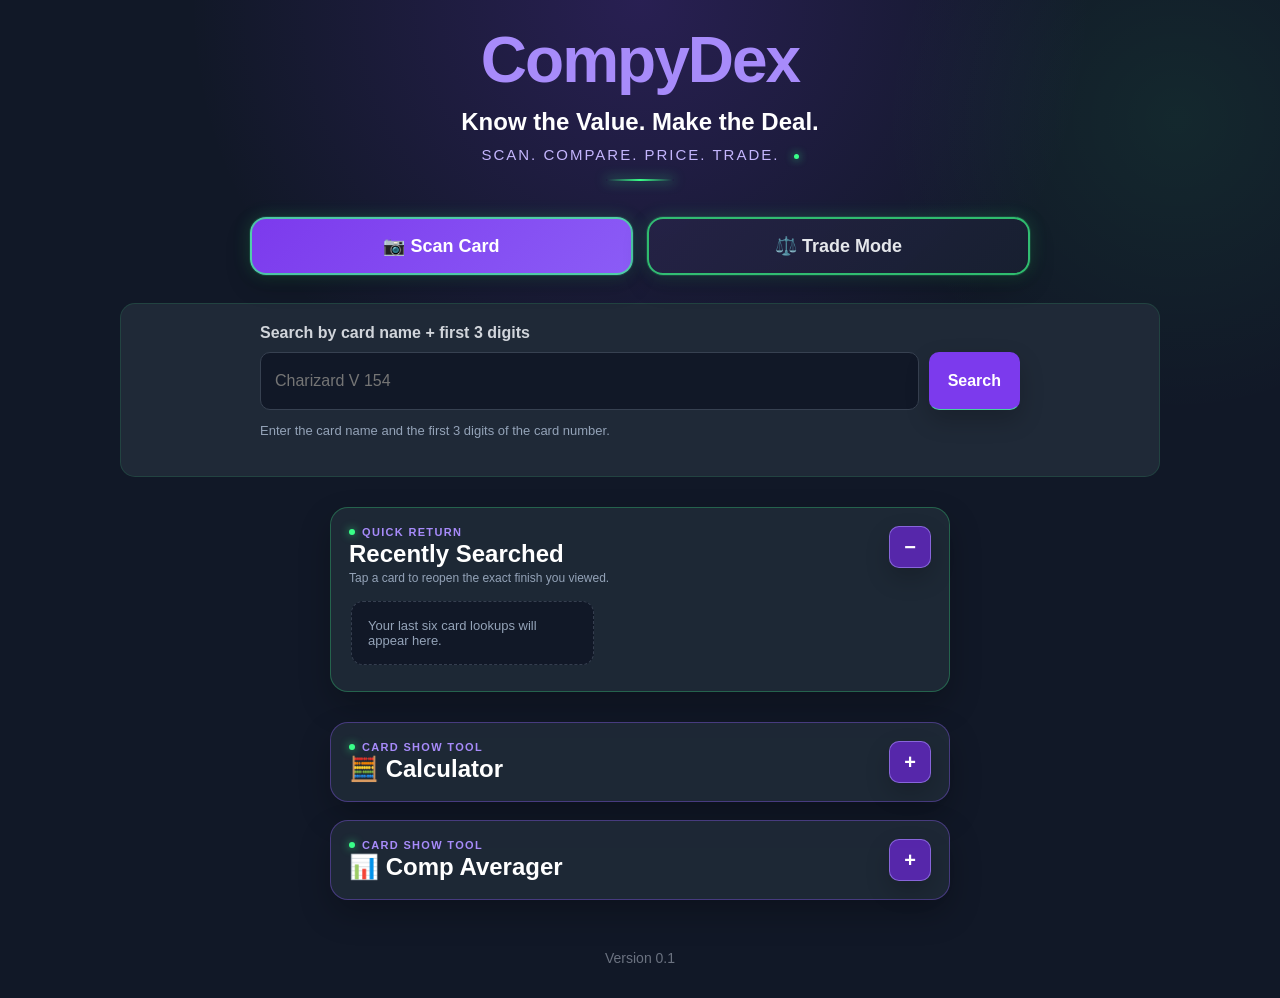
==== commit ef42d0d4: "Refine analytics and recent searches v27.1" ====
--- a/index.html
+++ b/index.html
@@ -17,7 +17,7 @@
 
   <title>CompyDex</title>
 
-  <link rel="stylesheet" href="styles.css?v=27">
+  <link rel="stylesheet" href="styles.css?v=27.1">
   <link rel="manifest" href="manifest.json">
   <link rel="icon" type="image/png" sizes="192x192" href="/assets/icons/compydex-cyber-192.png">
   <link rel="apple-touch-icon" sizes="180x180" href="/assets/icons/compydex-cyber-apple-touch-180.png">
@@ -266,7 +266,7 @@
 
     <div class="market-history-heading">
       <div>
-        <h4>Market Over Time</h4>
+        <h4 id="marketHistoryTitle">Market Over Time</h4>
         <p id="marketHistorySummary">CompyDex records real market snapshots as you view this card.</p>
       </div>
       <span id="marketHistoryChange" class="market-history-change">New</span>
@@ -347,9 +347,21 @@
       <h2 id="recentTitle">Recently Searched</h2>
       <p>Tap a card to reopen the exact finish you viewed.</p>
     </div>
-    <button id="clearRecentButton" class="recent-clear-button" type="button">
-      Clear
-    </button>
+    <div class="recent-heading-actions">
+      <button id="clearRecentButton" class="recent-clear-button" type="button">
+        Clear
+      </button>
+      <button
+        id="recentToggleButton"
+        class="recent-toggle-button"
+        type="button"
+        aria-label="Minimize recently searched"
+        aria-expanded="true"
+        aria-controls="recentCards"
+      >
+        <span class="recent-toggle-icon" aria-hidden="true">−</span>
+      </button>
+    </div>
   </div>
   <div id="recentCards" class="recent-cards" aria-live="polite"></div>
 </section>
@@ -580,7 +592,7 @@
 </div>
   <script src="https://cdn.jsdelivr.net/npm/tesseract.js@5/dist/tesseract.min.js"></script>
   
-  <script src="app.js?v=27"></script>
+  <script src="app.js?v=27.1"></script>
 
 </body>
 </html>
--- a/styles.css
+++ b/styles.css
@@ -858,6 +858,10 @@
   height: 142px;
 }
 
+.market-history-chart[hidden] {
+  display: none;
+}
+
 .market-chart-grid-line {
   stroke: rgba(148, 163, 184, 0.13);
   stroke-width: 1;
@@ -881,6 +885,12 @@
   stroke: #0f172a;
   stroke-width: 4;
   vector-effect: non-scaling-stroke;
+}
+
+.market-chart-axis-label {
+  fill: #94a3b8;
+  font-size: 15px;
+  font-weight: 800;
 }
 
 .market-history-empty {
@@ -902,6 +912,21 @@
   display: none;
 }
 
+.market-history-chart-wrap.is-unavailable {
+  min-height: 0;
+  padding: 16px;
+}
+
+.market-history-chart-wrap.is-unavailable .market-history-empty {
+  position: static;
+  width: auto;
+  max-width: none;
+  padding: 0;
+  background: transparent;
+  line-height: 1.45;
+  transform: none;
+}
+
 .money-input,
 .percentage-input {
   display: flex;
@@ -988,6 +1013,7 @@
 }
 #ebaySoldButton {
   width: 100%;
+  margin-top: 20px;
   background: linear-gradient(135deg, #0064d2, #3b82f6);
   color: white;
   border: none;
@@ -1528,6 +1554,13 @@
   gap: 14px;
 }
 
+.recent-heading-actions {
+  display: flex;
+  align-items: center;
+  gap: 8px;
+  flex-shrink: 0;
+}
+
 .recent-heading h2 {
   margin: 2px 0 3px;
   font-size: 24px;
@@ -1539,7 +1572,8 @@
   font-size: 12px;
 }
 
-.recent-clear-button {
+.recent-clear-button,
+.recent-toggle-button {
   width: auto;
   min-height: 42px;
   padding: 9px 13px;
@@ -1547,6 +1581,32 @@
   border-color: rgba(148, 163, 184, 0.32);
   border-radius: 10px;
   font-size: 14px;
+}
+
+.recent-toggle-button {
+  display: inline-flex;
+  align-items: center;
+  justify-content: center;
+  width: 42px;
+  min-width: 42px;
+  padding: 0;
+  background: rgba(109, 40, 217, 0.72);
+  border-color: rgba(167, 139, 250, 0.62);
+}
+
+.recent-toggle-icon {
+  font-size: 20px;
+  line-height: 1;
+}
+
+.recent-panel.is-collapsed .recent-heading {
+  align-items: center;
+}
+
+.recent-panel.is-collapsed .recent-heading > div > p:last-child,
+.recent-panel.is-collapsed .recent-clear-button,
+.recent-panel.is-collapsed .recent-cards {
+  display: none;
 }
 
 .recent-cards {
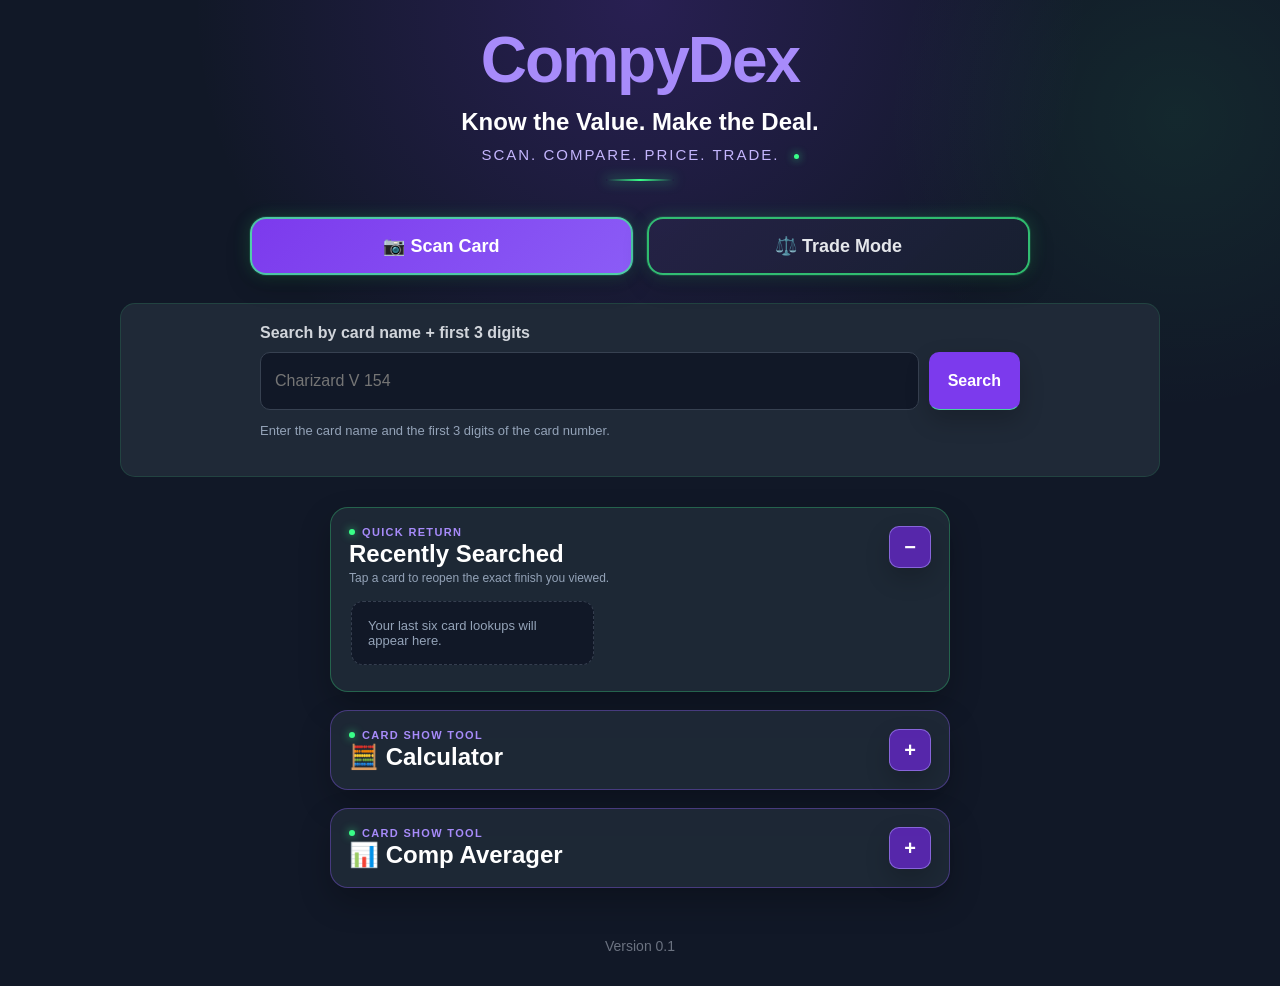
==== commit 168ee2aa: "Refine USD market analytics and panel spacing v27.2" ====
--- a/index.html
+++ b/index.html
@@ -17,7 +17,7 @@
 
   <title>CompyDex</title>
 
-  <link rel="stylesheet" href="styles.css?v=27.1">
+  <link rel="stylesheet" href="styles.css?v=27.2">
   <link rel="manifest" href="manifest.json">
   <link rel="icon" type="image/png" sizes="192x192" href="/assets/icons/compydex-cyber-192.png">
   <link rel="apple-touch-icon" sizes="180x180" href="/assets/icons/compydex-cyber-apple-touch-180.png">
@@ -266,8 +266,8 @@
 
     <div class="market-history-heading">
       <div>
-        <h4 id="marketHistoryTitle">Market Over Time</h4>
-        <p id="marketHistorySummary">CompyDex records real market snapshots as you view this card.</p>
+        <h4 id="marketHistoryTitle">USD Market Over Time</h4>
+        <p id="marketHistorySummary">CompyDex records real TCGplayer USD snapshots as you view this card.</p>
       </div>
       <span id="marketHistoryChange" class="market-history-change">New</span>
     </div>
@@ -281,11 +281,11 @@
         aria-labelledby="marketHistoryChartTitle marketHistoryChartDescription"
         preserveAspectRatio="none"
       >
-        <title id="marketHistoryChartTitle">TCGplayer market price history</title>
-        <desc id="marketHistoryChartDescription">Price history will build as CompyDex records daily market snapshots.</desc>
+        <title id="marketHistoryChartTitle">TCGplayer market price history in US dollars</title>
+        <desc id="marketHistoryChartDescription">USD price history will build as CompyDex records daily TCGplayer snapshots.</desc>
       </svg>
       <div id="marketHistoryEmpty" class="market-history-empty">
-        Tracking starts with this market snapshot.
+        Waiting for a second real TCGplayer USD snapshot.
       </div>
     </div>
   </section>
@@ -592,7 +592,7 @@
 </div>
   <script src="https://cdn.jsdelivr.net/npm/tesseract.js@5/dist/tesseract.min.js"></script>
   
-  <script src="app.js?v=27.1"></script>
+  <script src="app.js?v=27.2"></script>
 
 </body>
 </html>
--- a/styles.css
+++ b/styles.css
@@ -1697,7 +1697,7 @@
 
 .calculator-panel {
   width: min(100%, 620px);
-  margin: 30px auto 0;
+  margin: 18px auto 0;
   padding: 18px;
   background: rgba(31, 41, 55, 0.96);
   border: 1px solid rgba(139, 92, 246, 0.38);
